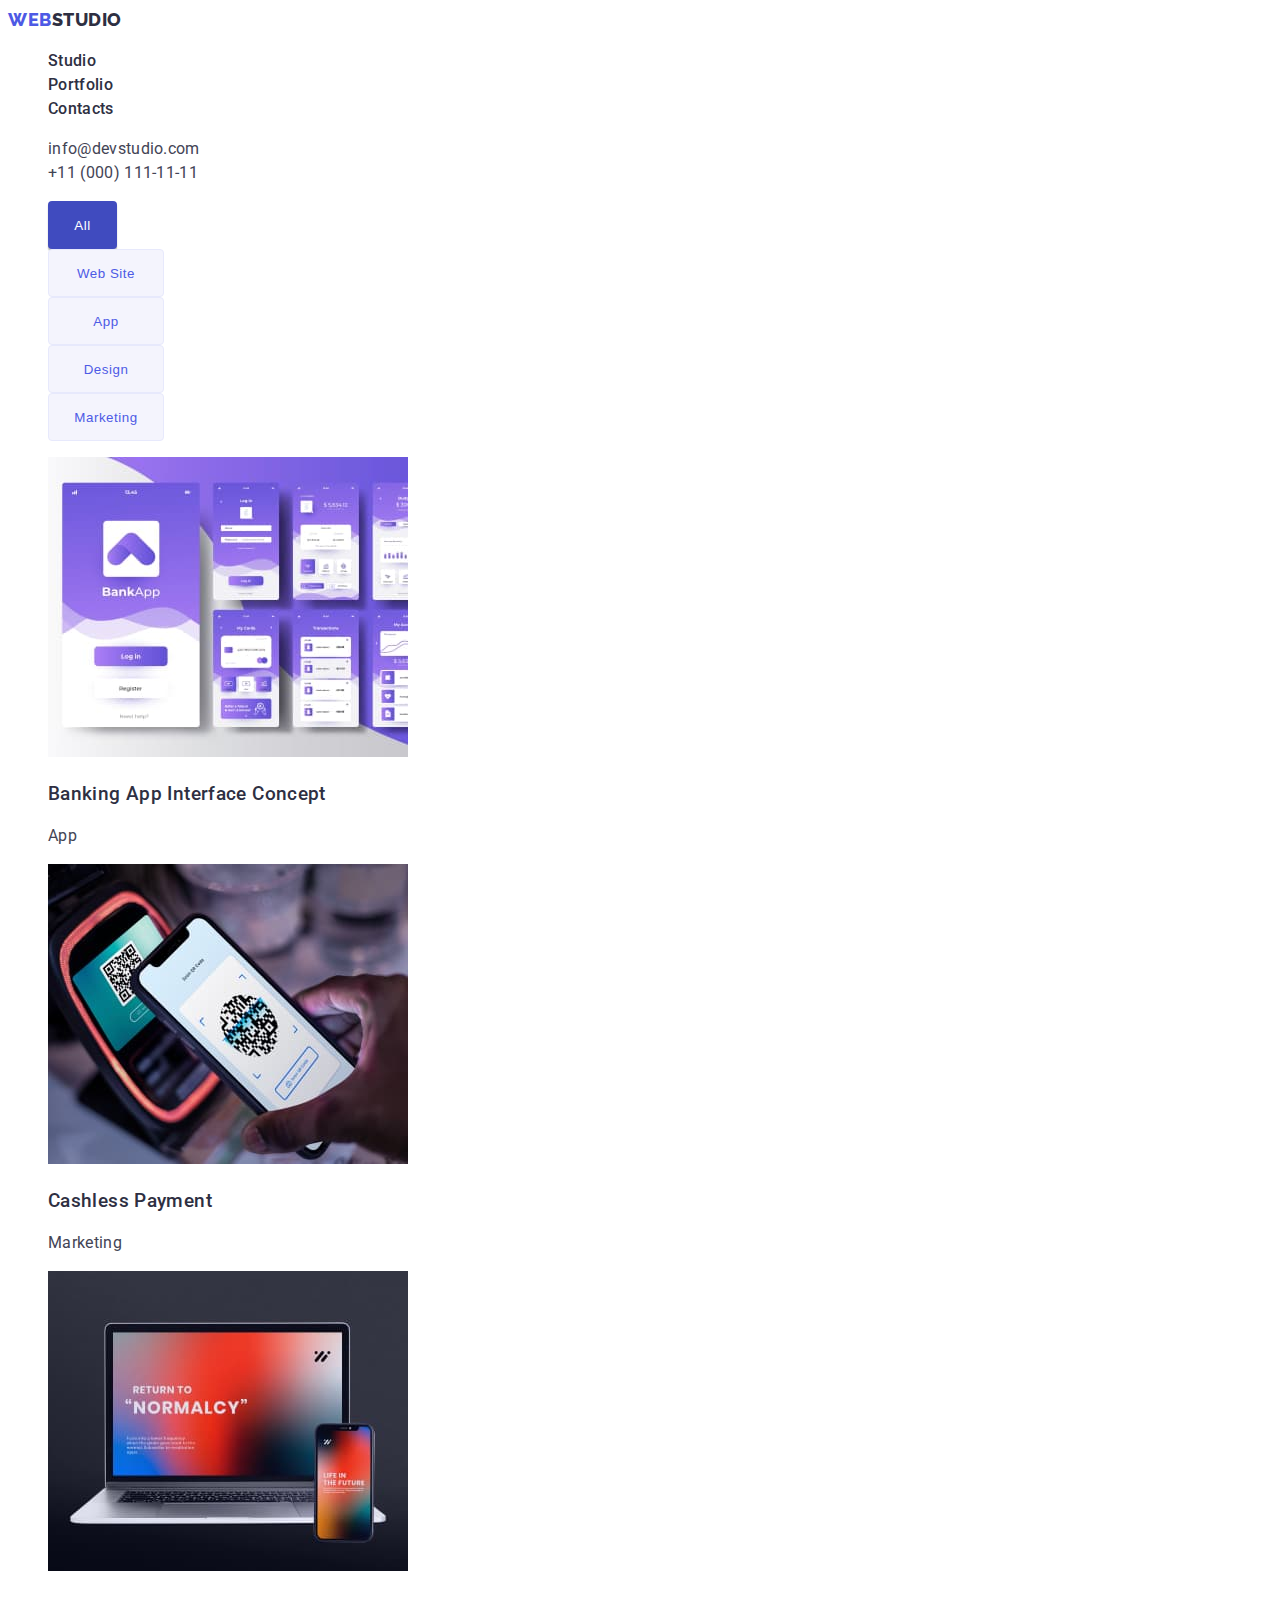
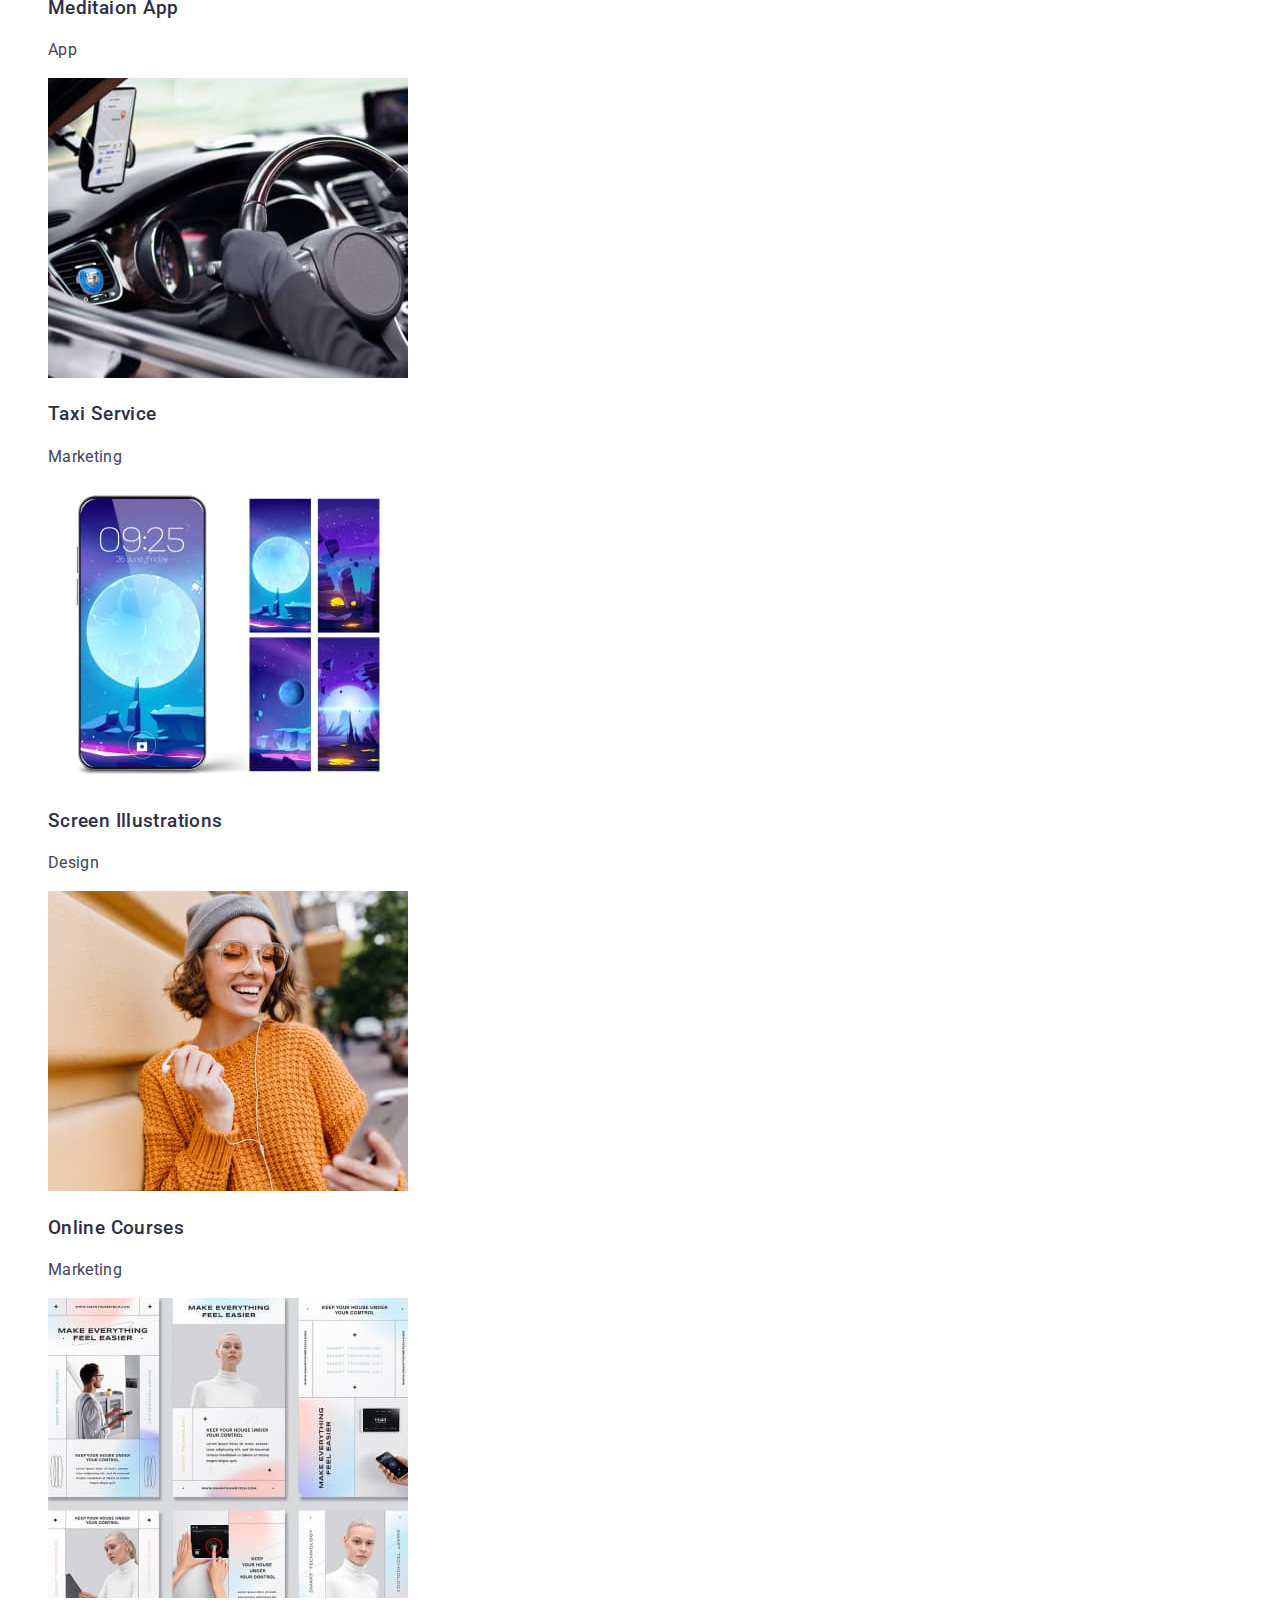
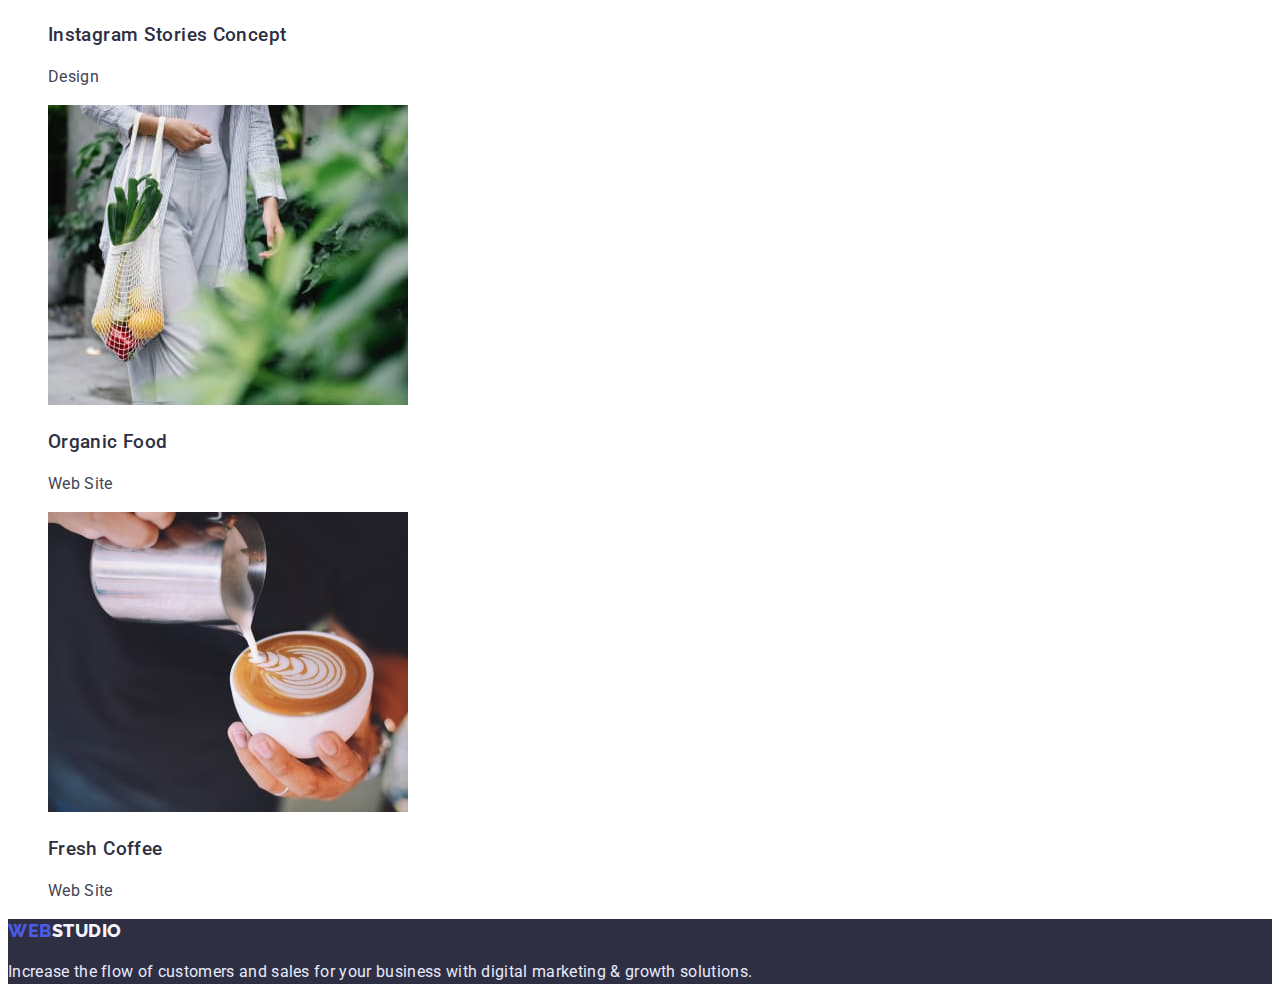
==== portfolio.html @ 827cc2ed "Initial commit" ====
<!DOCTYPE html>
<html lang="en">
  <head>
    <meta charset="UTF-8" />
    <meta http-equiv="X-UA-Compatible" content="IE=edge" />
    <meta name="viewport" content="width=device-width, initial-scale=1.0" />
    <title>Document</title>
    <link rel="stylesheet" href="./css/styles.css" />
    <link
      href="https://fonts.googleapis.com/css2?family=Raleway:wght@800&family=Roboto:wght@400;500;700;900&display=swap"
      rel="stylesheet"
    />
  </head>
  <body>
    <header>
      <nav>
        <a class="logo" href="./index.html">
          Web<span class="logo-second">Studio</span></a
        >
        <ul class="nav">
          <li class="nav-item">
            <a class="nav-link" href="./index.html">Studio</a>
          </li>
          <li class="nav-item">
            <a class="nav-link" href="./portfolio.html">Portfolio</a>
          </li>
          <li class="nav-item"><a class="nav-link" href="">Contacts</a></li>
        </ul>
      </nav>
      <address>
        <ul class="address">
          <li class="address-item">
            <a class="address-link" href="mailto:info@devstudio.com"
              >info@devstudio.com</a
            >
          </li>
          <li class="address-item">
            <a class="address-link" href="tel:+110001111111"
              >+11 (000) 111-11-11</a
            >
          </li>
        </ul>
      </address>
    </header>
    <main>
      <section class="projects">
        <h1 hidden>Portfolio</h1>
        <ul>
          <li class="portfolio-item">
            <button class="portfolio-button-active" type="button">All</button>
          </li>
          <li class="portfolio-item">
            <button class="Portfolio-button" type="button">Web Site</button>
          </li>
          <li class="portfolio-item">
            <button class="Portfolio-button" type="button">App</button>
          </li>
          <li class="portfolio-item">
            <button class="Portfolio-button" type="button">Design</button>
          </li>
          <li class="portfolio-item">
            <button class="Portfolio-button" type="button">Marketing</button>
          </li>
        </ul>
        <h2 hidden>projects</h2>
        <ul class="portfolio">
          <li class="portfolio-list">
            <img
              class="portfolio-images"
              src="./images/bankingapp.jpg"
              alt="dialog windows of the entire banking mobile application"
              width="360"
            />
            <h3 class="portfolio-text">Banking App Interface Concept</h3>
            <p class="portfolio-filters">App</p>
          </li>
          <li class="portfolio-list">
            <img
              class="portfolio-images"
              src="./images/qrscanner.jpg"
              alt="the phone reads the QR code from another phone"
              width="360"
            />
            <h3 class="portfolio-text">Cashless Payment</h3>
            <p class="portfolio-filters">Marketing</p>
          </li>
          <li class="portfolio-list">
            <img
              class="portfolio-images"
              src="./images/laptop.jpg"
              alt="laptop"
              width="360"
            />
            <h3 class="portfolio-text">Meditaion App</h3>
            <p class="portfolio-filters">App</p>
          </li>
          <li class="portfolio-list">
            <img
              class="portfolio-images"
              src="./images/taxi.jpg"
              alt="hand on the steering wheel of the car"
              width="360"
            />
            <h3 class="portfolio-text">Taxi Service</h3>
            <p class="portfolio-filters">Marketing</p>
          </li>
          <li class="portfolio-list">
            <img
              class="portfolio-images"
              src="./images/smart.jpg"
              alt="a planet is shown on the phone screen"
              width="360"
            />
            <h3 class="portfolio-text">Screen Illustrations</h3>
            <p class="portfolio-filters">Design</p>
          </li>
          <li class="portfolio-list">
            <img
              class="portfolio-images"
              src="./images/onlinecourses.jpg"
              alt="pretty girl in an orange sweater"
              width="360"
            />
            <h3 class="portfolio-text">Online Courses</h3>
            <p class="portfolio-filters">Marketing</p>
          </li>
          <li class="portfolio-list">
            <img
              class="portfolio-images"
              src="./images/manypeoples.jpg"
              alt="various screenshots from the mobile application"
              width="360"
            />
            <h3 class="portfolio-text">Instagram Stories Concept</h3>
            <p class="portfolio-filters">Design</p>
          </li>
          <li class="portfolio-list">
            <img
              class="portfolio-images"
              src="./images/organicfood.jpg"
              alt="eco bag with vegetables and fruit"
              width="360"
            />
            <h3 class="portfolio-text">Organic Food</h3>
            <p class="portfolio-filters">Web Site</p>
          </li>
          <li class="portfolio-list">
            <img
              class="portfolio-images"
              src="./images/coffe.jpg"
              alt="The barista adds milk to the coffee"
              width="360"
            />
            <h3 class="portfolio-text">Fresh Coffee</h3>
            <p class="portfolio-filters">Web Site</p>
          </li>
        </ul>
      </section>
    </main>
    <footer class="footer">
      <a class="logo" href="./index.html">
        Web<span class="logo-second-footer">Studio</span></a
      >
      <p class="promotion">
        Increase the flow of customers and sales for your business with digital
        marketing & growth solutions.
      </p>
    </footer>
  </body>
</html>
---- css/styles.css ----
:root {
  --primary-brand: #4d5ae5;
  --pressed-state: #404bbf;
  --dark: #2e2f42;
  --success: #31d0aa;
  --text: #434455;
  --subtle-text: #8e8f99;
  --accent: #e7e9fc;
  --light: #f4f4fd;
  --modal-overlay: #2e2f42;
  --hero-background: #2e2f42;
  --background-color: #ffffff;
}

body {
  font-family: "Roboto", sans-serif;
  font-size: 16px;
  line-height: 1.5;
  background-color: var(--background-color);
  color: var(--text);
}

.nav-link {
  font-weight: 500;
  letter-spacing: 0.02em;
  color: var(--dark);
  text-decoration: none;
}
.nav-item {
  list-style-type: none;
}
.nav-link:hover,
.nav-link:focus {
  color: var(--pressed-state);
}
.nav-link:active {
  color: var(--pressed-state);
}

.logo {
  font-family: "Raleway";
  font-style: normal;
  font-weight: 800;
  font-size: 18px;
  line-height: 1.3;
  letter-spacing: 0.03em;
  text-transform: uppercase;
  text-decoration: none;
  color: var(--primary-brand);
}

.logo-second {
  color: var(--dark);
}
.address {
  font-style: normal;
}
.address-item {
  list-style-type: none;
}
.address-link {
  line-height: 1.5;
  letter-spacing: 0.02em;
  color: var(--text);
  text-decoration: none;
}

.address-link:hover,
.address-link:focus,
.address-link:active {
  color: var(--pressed-state);
}

/* Основний контент */
/* секція 1 */
.hero {
  background-color: var(--dark);
}
.hero-header {
  font-size: 56px;
  line-height: 1.1;
  text-align: center;
  letter-spacing: 0.02em;
  color: var(--background-color);
}
.hero-button {
  width: 169px;
  height: 56px;
  background: var(--primary-brand);
  color: var(--background-color);
  box-shadow: 0px 4px 4px rgba(0, 0, 0, 0.15);
  border-radius: 4px;
  border: none;
  font-style: normal;
  letter-spacing: 0.04em;
  text-decoration: none;
  cursor: pointer;
}
.hero-button:hover,
.hero-button:focus {
  background: var(--pressed-state);
}

/* секція 2 */

.description-title {
  font-weight: 500;
  font-size: 20px;
  line-height: 1.2;
  letter-spacing: 0.02em;
  color: var(--dark);
}
.description-list {
  list-style-type: none;
}

.description-text {
  letter-spacing: 0.02em;
}
/* секція 3 */
.section-title {
  font-size: 36px;
  line-height: 1.1;
  text-align: center;
  letter-spacing: 0.02em;
  text-transform: capitalize;
  color: var(--dark);
}
.title-info-item {
  list-style-type: none;
}
/* секція 4 */

.title-workers-item {
  list-style-type: none;
}
.list-workers {
  font-weight: 500;
  font-size: 20px;
  text-align: center;
  letter-spacing: 0.02em;
  color: var(--dark);
}
.profession {
  text-align: center;
  letter-spacing: 0.02em;
}
/* футер */
.logo-second-footer {
  color: var(--light);
}
.promotion {
  letter-spacing: 0.02em;
  color: var(--accent);
}
.footer {
  background-color: var(--dark);
}
/* Портфоліо */
/* секція 1 */
.portfolio-item {
  list-style-type: none;
}
.portfolio-button-active {
  width: 69px;
  height: 48px;
  background: var(--pressed-state);
  box-shadow: 0px 3px 1px rgba(0, 0, 0, 0.1), 0px 2px 1px rgba(0, 0, 0, 0.08),
    0px 2px 2px rgba(0, 0, 0, 0.12);
  border-radius: 4px;
  border: none;
  color: var(--background-color);
  font-style: normal;
  letter-spacing: 0.04em;
  text-decoration: none;
  cursor: pointer;
}
.portfolio-button-active:hover,
.portfolio-button-active:focus {
  background: var(--primary-brand);
}
.Portfolio-button {
  width: 116px;
  height: 48px;
  background: var(--light);
  border: 1px solid var(--accent);
  border-radius: 4px;
  color: var(--primary-brand);
  border-radius: 4px;
  letter-spacing: 0.04em;
  text-decoration: none;
  cursor: pointer;
}
.Portfolio-button:hover,
.Portfolio-button:focus {
  background: var(--pressed-state);
  color: var(--background-color);
}

.portfolio-list {
  list-style-type: none;
}
.portfolio-text {
  font-weight: 500;
  line-height: 1.2;
  letter-spacing: 0.02em;
  color: var(--dark);
}
.portfolio-filters {
  letter-spacing: 0.02em;
}
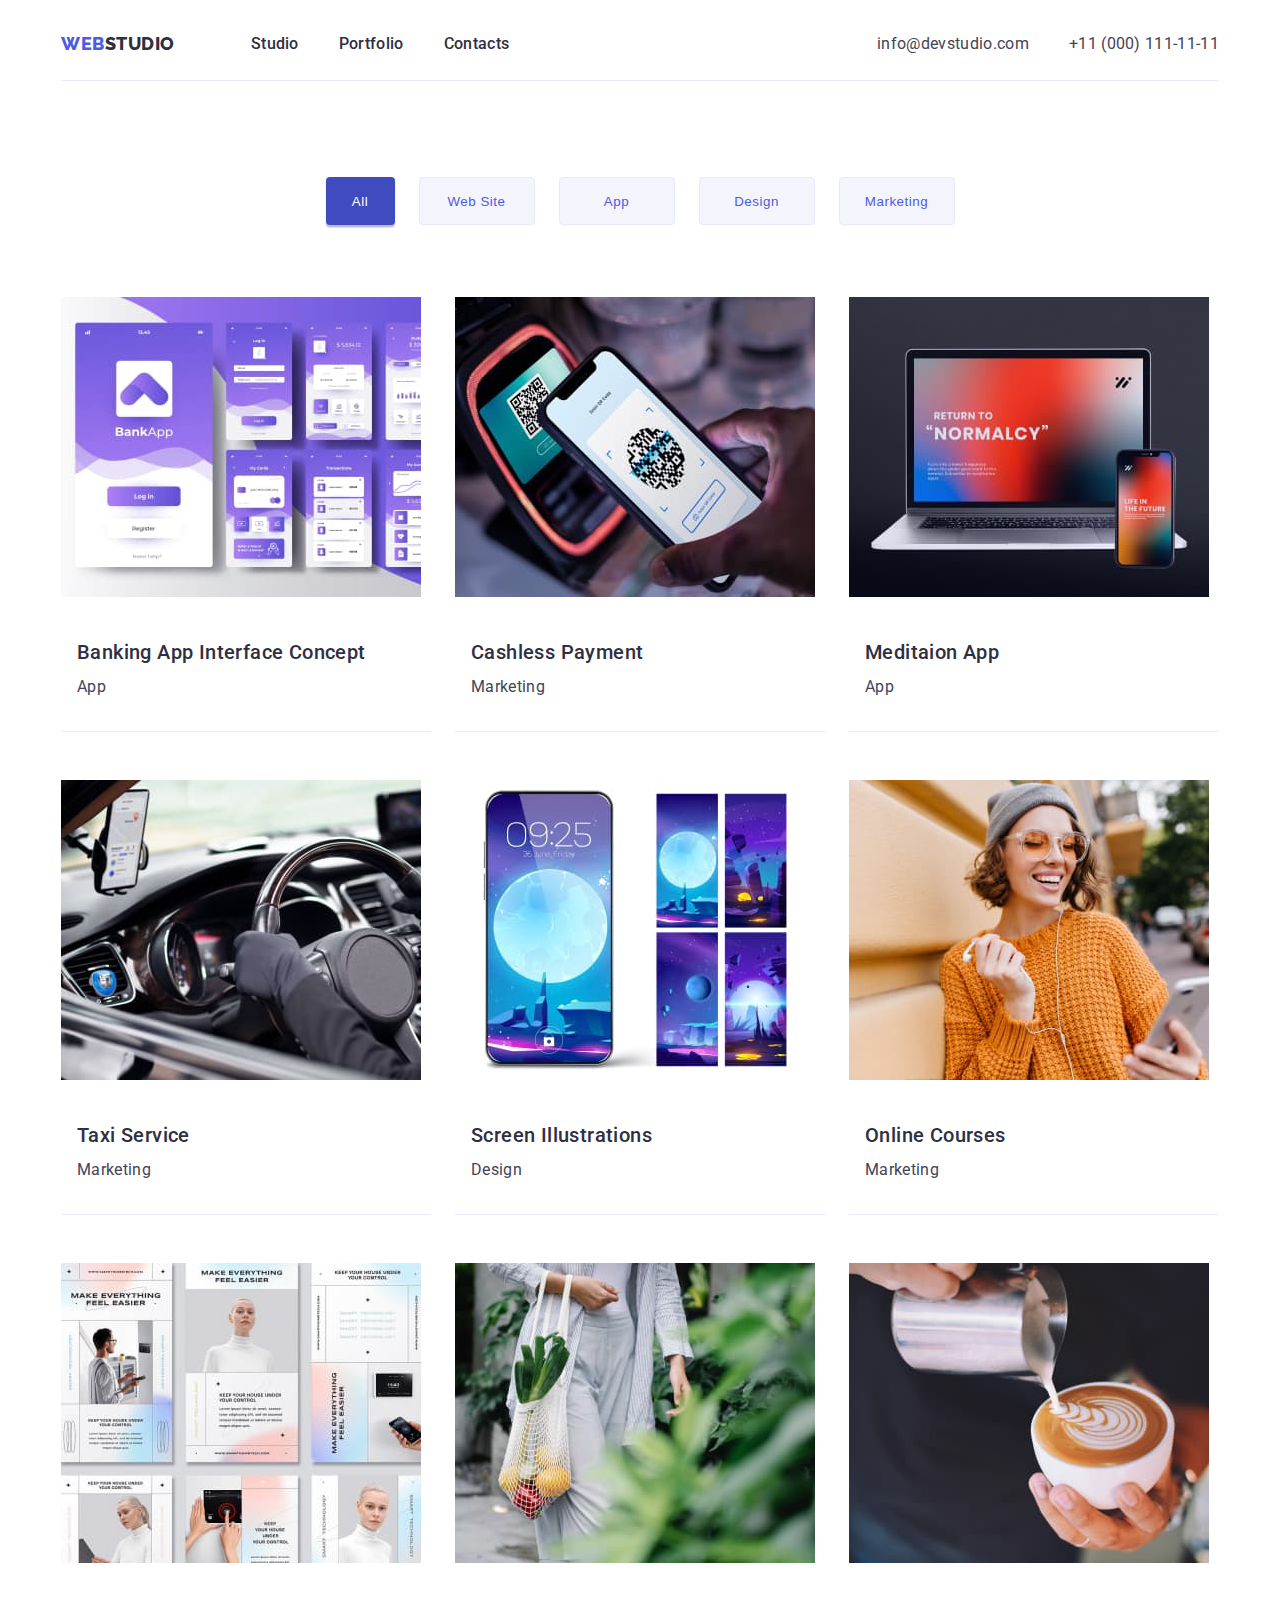
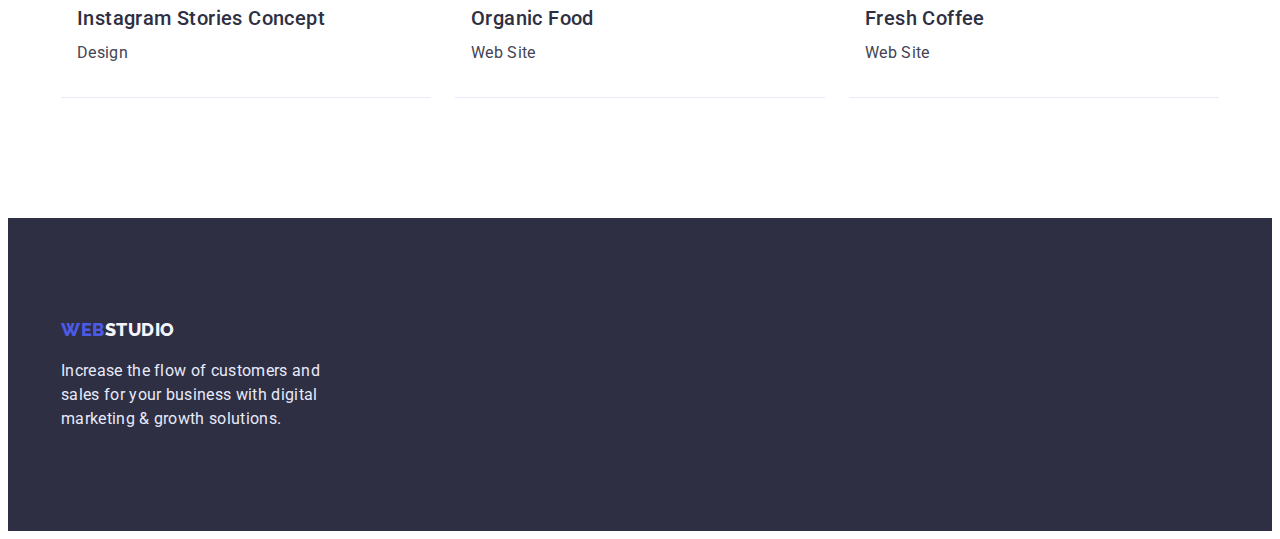
==== commit 2b30050d: "hm3" ====
--- a/portfolio.html
+++ b/portfolio.html
@@ -5,6 +5,14 @@
     <meta http-equiv="X-UA-Compatible" content="IE=edge" />
     <meta name="viewport" content="width=device-width, initial-scale=1.0" />
     <title>Document</title>
+
+    <link
+      rel="stylesheet"
+      href="https://cdnjs.cloudflare.com/ajax/libs/modern-normalize/1.1.0/modern-normalize.min.css"
+      integrity="sha512-wpPYUAdjBVSE4KJnH1VR1HeZfpl1ub8YT/NKx4PuQ5NmX2tKuGu6U/JRp5y+Y8XG2tV+wKQpNHVUX03MfMFn9Q=="
+      crossorigin="anonymous"
+      referrerpolicy="no-referrer"
+    />
     <link rel="stylesheet" href="./css/styles.css" />
     <link
       href="https://fonts.googleapis.com/css2?family=Raleway:wght@800&family=Roboto:wght@400;500;700;900&display=swap"
@@ -13,158 +21,196 @@
   </head>
   <body>
     <header>
-      <nav>
-        <a class="logo" href="./index.html">
-          Web<span class="logo-second">Studio</span></a
-        >
-        <ul class="nav">
-          <li class="nav-item">
-            <a class="nav-link" href="./index.html">Studio</a>
-          </li>
-          <li class="nav-item">
-            <a class="nav-link" href="./portfolio.html">Portfolio</a>
-          </li>
-          <li class="nav-item"><a class="nav-link" href="">Contacts</a></li>
-        </ul>
-      </nav>
-      <address>
-        <ul class="address">
-          <li class="address-item">
-            <a class="address-link" href="mailto:info@devstudio.com"
-              >info@devstudio.com</a
+      <div class="container">
+        <div class="header-container">
+          <nav class="header-nav">
+            <a class="logo link" href="./index.html">
+              Web<span class="logo-second">Studio</span></a
             >
-          </li>
-          <li class="address-item">
-            <a class="address-link" href="tel:+110001111111"
-              >+11 (000) 111-11-11</a
-            >
-          </li>
-        </ul>
-      </address>
+            <ul class="header-list">
+              <li class="header-nav-item">
+                <a class="header-nav-link link" href="./index.html">Studio</a>
+              </li>
+              <li class="header-nav-item">
+                <a class="header-nav-link link" href="./portfolio.html"
+                  >Portfolio</a
+                >
+              </li>
+              <li class="header-nav-item">
+                <a class="header-nav-link link" href="">Contacts</a>
+              </li>
+            </ul>
+          </nav>
+          <address class="header-address">
+            <ul class="header-address-list">
+              <li class="header-address-item">
+                <a
+                  class="header-address-link link"
+                  href="mailto:info@devstudio.com"
+                  >info@devstudio.com</a
+                >
+              </li>
+              <li class="header-address-item">
+                <a class="header-address-link link" href="tel:+110001111111"
+                  >+11 (000) 111-11-11</a
+                >
+              </li>
+            </ul>
+          </address>
+        </div>
+      </div>
     </header>
     <main>
-      <section class="projects">
-        <h1 hidden>Portfolio</h1>
-        <ul>
-          <li class="portfolio-item">
-            <button class="portfolio-button-active" type="button">All</button>
-          </li>
-          <li class="portfolio-item">
-            <button class="Portfolio-button" type="button">Web Site</button>
-          </li>
-          <li class="portfolio-item">
-            <button class="Portfolio-button" type="button">App</button>
-          </li>
-          <li class="portfolio-item">
-            <button class="Portfolio-button" type="button">Design</button>
-          </li>
-          <li class="portfolio-item">
-            <button class="Portfolio-button" type="button">Marketing</button>
-          </li>
-        </ul>
-        <h2 hidden>projects</h2>
-        <ul class="portfolio">
-          <li class="portfolio-list">
-            <img
-              class="portfolio-images"
-              src="./images/bankingapp.jpg"
-              alt="dialog windows of the entire banking mobile application"
-              width="360"
-            />
-            <h3 class="portfolio-text">Banking App Interface Concept</h3>
-            <p class="portfolio-filters">App</p>
-          </li>
-          <li class="portfolio-list">
-            <img
-              class="portfolio-images"
-              src="./images/qrscanner.jpg"
-              alt="the phone reads the QR code from another phone"
-              width="360"
-            />
-            <h3 class="portfolio-text">Cashless Payment</h3>
-            <p class="portfolio-filters">Marketing</p>
-          </li>
-          <li class="portfolio-list">
-            <img
-              class="portfolio-images"
-              src="./images/laptop.jpg"
-              alt="laptop"
-              width="360"
-            />
-            <h3 class="portfolio-text">Meditaion App</h3>
-            <p class="portfolio-filters">App</p>
-          </li>
-          <li class="portfolio-list">
-            <img
-              class="portfolio-images"
-              src="./images/taxi.jpg"
-              alt="hand on the steering wheel of the car"
-              width="360"
-            />
-            <h3 class="portfolio-text">Taxi Service</h3>
-            <p class="portfolio-filters">Marketing</p>
-          </li>
-          <li class="portfolio-list">
-            <img
-              class="portfolio-images"
-              src="./images/smart.jpg"
-              alt="a planet is shown on the phone screen"
-              width="360"
-            />
-            <h3 class="portfolio-text">Screen Illustrations</h3>
-            <p class="portfolio-filters">Design</p>
-          </li>
-          <li class="portfolio-list">
-            <img
-              class="portfolio-images"
-              src="./images/onlinecourses.jpg"
-              alt="pretty girl in an orange sweater"
-              width="360"
-            />
-            <h3 class="portfolio-text">Online Courses</h3>
-            <p class="portfolio-filters">Marketing</p>
-          </li>
-          <li class="portfolio-list">
-            <img
-              class="portfolio-images"
-              src="./images/manypeoples.jpg"
-              alt="various screenshots from the mobile application"
-              width="360"
-            />
-            <h3 class="portfolio-text">Instagram Stories Concept</h3>
-            <p class="portfolio-filters">Design</p>
-          </li>
-          <li class="portfolio-list">
-            <img
-              class="portfolio-images"
-              src="./images/organicfood.jpg"
-              alt="eco bag with vegetables and fruit"
-              width="360"
-            />
-            <h3 class="portfolio-text">Organic Food</h3>
-            <p class="portfolio-filters">Web Site</p>
-          </li>
-          <li class="portfolio-list">
-            <img
-              class="portfolio-images"
-              src="./images/coffe.jpg"
-              alt="The barista adds milk to the coffee"
-              width="360"
-            />
-            <h3 class="portfolio-text">Fresh Coffee</h3>
-            <p class="portfolio-filters">Web Site</p>
-          </li>
-        </ul>
+      <section class="section">
+        <div class="container">
+          <h1 hidden>Portfolio</h1>
+          <ul class="buttons">
+            <li class="portfolio-item">
+              <button class="portfolio-button-active" type="button">All</button>
+            </li>
+            <li class="portfolio-item">
+              <button class="Portfolio-button" type="button">Web Site</button>
+            </li>
+            <li class="portfolio-item">
+              <button class="Portfolio-button" type="button">App</button>
+            </li>
+            <li class="portfolio-item">
+              <button class="Portfolio-button" type="button">Design</button>
+            </li>
+            <li class="portfolio-item">
+              <button class="Portfolio-button" type="button">Marketing</button>
+            </li>
+          </ul>
+          <h2 hidden>projects</h2>
+          <ul>
+            <div class="portfolio">
+              <li class="portfolio-list">
+                <img
+                  class="portfolio-images"
+                  src="./images/bankingapp.jpg"
+                  alt="dialog windows of the entire banking mobile application"
+                  width="360"
+                />
+                <div class="portfolio-text">
+                  <h3 class="caption-portfolio">Banking App Interface Concept</h3>
+                  <p class="caption-portfolio-title">App</p>
+                </div>
+              </li>
+              <li class="portfolio-list">
+                <img
+                  class="portfolio-images"
+                  src="./images/qrscanner.jpg"
+                  alt="the phone reads the QR code from another phone"
+                  width="360"
+                  height="300"
+                />
+                <div class="portfolio-text">
+                  <h3 class="caption-portfolio">Cashless Payment</h3>
+                  <p class="caption-portfolio-title">Marketing</p>
+                </div>
+              </li>
+              <li class="portfolio-list">
+                <img
+                  class="portfolio-images"
+                  src="./images/laptop.jpg"
+                  alt="laptop"
+                  width="360"
+                />
+                <div class="portfolio-text">
+                  <h3 class="caption-portfolio">Meditaion App</h3>
+                  <p class="caption-portfolio-title">App</p>
+                </div>
+              </li>
+              <li class="portfolio-list">
+                <img
+                  class="portfolio-images"
+                  src="./images/taxi.jpg"
+                  alt="hand on the steering wheel of the car"
+                  width="360"
+                />
+                <div class="portfolio-text">
+                  <h3 class="caption-portfolio">Taxi Service</h3>
+                  <p class="caption-portfolio-title">Marketing</p>
+                </div>
+              </li>
+              <li class="portfolio-list">
+                <img
+                  class="portfolio-images"
+                  src="./images/smart.jpg"
+                  alt="a planet is shown on the phone screen"
+                  width="360"
+                />
+                <div class="portfolio-text">
+                  <h3 class="caption-portfolio">Screen Illustrations</h3>
+                  <p class="caption-portfolio-title">Design</p>
+                </div>
+              </li>
+              <li class="portfolio-list">
+                <img
+                  class="portfolio-images"
+                  src="./images/onlinecourses.jpg"
+                  alt="pretty girl in an orange sweater"
+                  width="360"
+                />
+                <div class="portfolio-text">
+                  <h3 class="caption-portfolio">Online Courses</h3>
+                  <p class="caption-portfolio-title">Marketing</p>
+                </div>
+              </li>
+              <li class="portfolio-list">
+                <img
+                  class="portfolio-images"
+                  src="./images/manypeoples.jpg"
+                  alt="various screenshots from the mobile application"
+                  width="360"
+                />
+                <div class="portfolio-text">
+                  <h3 class="caption-portfolio">Instagram Stories Concept</h3>
+                  <p class="caption-portfolio-title">Design</p>
+                </div>
+              </li>
+              <li class="portfolio-list">
+                <img
+                  class="portfolio-images"
+                  src="./images/organicfood.jpg"
+                  alt="eco bag with vegetables and fruit"
+                  width="360"
+                />
+                <div class="portfolio-text">
+                  <h3 class="caption-portfolio">Organic Food</h3>
+                  <p class="caption-portfolio-title">Web Site</p>
+                </div>
+              </li>
+              <li class="portfolio-list">
+                <img
+                  class="portfolio-images"
+                  src="./images/coffe.jpg"
+                  alt="The barista adds milk to the coffee"
+                  width="360"
+                />
+                <div class="portfolio-text">
+                  <h3 class="caption-portfolio">Fresh Coffee</h3>
+                  <p class="caption-portfolio-title">Web Site</p>
+                </div>
+              </li>
+            </div>
+          </ul>
+        </div>
       </section>
     </main>
+
     <footer class="footer">
-      <a class="logo" href="./index.html">
-        Web<span class="logo-second-footer">Studio</span></a
-      >
-      <p class="promotion">
-        Increase the flow of customers and sales for your business with digital
-        marketing & growth solutions.
-      </p>
+      <div class="container">
+        <div class="footer-container">
+          <a class="logo link logo-footer" href="./index.html">
+            Web<span class="logo-second-footer">Studio</span></a
+          >
+          <p class="promotion">
+            Increase the flow of customers and sales for your business with
+            digital marketing & growth solutions.
+          </p>
+        </div>
+      </div>
     </footer>
   </body>
 </html>
--- a/css/styles.css
+++ b/css/styles.css
@@ -20,22 +20,36 @@
   color: var(--text);
 }
 
-.nav-link {
-  font-weight: 500;
-  letter-spacing: 0.02em;
-  color: var(--dark);
+p,
+h1,
+h2,
+h3,
+h4,
+h5,
+h6 {
+  margin: 0;
+}
+
+.container {
+  width: 100%;
+  max-width: 1158px;
+  margin: 0 auto;
+  padding: 0 15px;
+}
+
+.section {
+  padding-bottom: 120px;
+}
+ul {
+  margin: 0;
+  padding: 0;
+}
+
+.link {
   text-decoration: none;
-}
-.nav-item {
-  list-style-type: none;
-}
-.nav-link:hover,
-.nav-link:focus {
-  color: var(--pressed-state);
-}
-.nav-link:active {
-  color: var(--pressed-state);
-}
+  font-style: normal;
+}
+/* header */
 
 .logo {
   font-family: "Raleway";
@@ -45,43 +59,101 @@
   line-height: 1.3;
   letter-spacing: 0.03em;
   text-transform: uppercase;
-  text-decoration: none;
   color: var(--primary-brand);
 }
 
 .logo-second {
   color: var(--dark);
 }
-.address {
-  font-style: normal;
-}
-.address-item {
-  list-style-type: none;
-}
-.address-link {
+.header-container {
+  display: flex;
+  align-items: center;
+  border-bottom-width: 1px;
+  border-bottom-style: solid;
+  border-bottom-color: var(--accent);
+}
+.header-nav {
+  display: flex;
+  align-items: center;
+  flex-grow: 1;
+  gap: 76px;
+}
+
+.header-list {
+  display: flex;
+  gap: 40px;
+  padding: 24px 0;
+}
+.header-nav-item {
+  list-style-type: none;
+}
+
+.header-nav-link {
+  font-weight: 500;
+  letter-spacing: 0.02em;
+  color: var(--dark);
+}
+
+.header-nav-link:hover,
+.header-nav-link:focus {
+  color: var(--pressed-state);
+}
+.header-nav-link:active {
+  color: var(--pressed-state);
+}
+
+.header-address {
+  display: flex;
+  align-items: center;
+  flex-grow: 1;
+  justify-content: flex-end;
+}
+.header-address-list {
+  display: flex;
+  gap: 40px;
+}
+
+.header-address-item {
+  list-style-type: none;
+}
+.header-address-link {
   line-height: 1.5;
   letter-spacing: 0.02em;
   color: var(--text);
-  text-decoration: none;
-}
-
-.address-link:hover,
-.address-link:focus,
-.address-link:active {
+}
+
+.header-address-link:hover,
+.header-address-link:focus,
+.header-address-link:active {
   color: var(--pressed-state);
 }
 
-/* Основний контент */
+/* main */
 /* секція 1 */
+.main-hero {
+  display: flex;
+  align-items: center;
+  flex-direction: column;
+}
 .hero {
   background-color: var(--dark);
-}
-.hero-header {
+  padding-top: 188px;
+  padding-bottom: 188px;
+  text-align: center;
+}
+.hero-text {
   font-size: 56px;
   line-height: 1.1;
-  text-align: center;
+
   letter-spacing: 0.02em;
   color: var(--background-color);
+  margin-bottom: 48px;
+
+  width: 496px;
+  height: 120px;
+  left: 472px;
+  top: 260px;
+  
 }
 .hero-button {
   width: 169px;
@@ -93,7 +165,6 @@
   border: none;
   font-style: normal;
   letter-spacing: 0.04em;
-  text-decoration: none;
   cursor: pointer;
 }
 .hero-button:hover,
@@ -102,6 +173,13 @@
 }
 
 /* секція 2 */
+.advanteges {
+  padding-top: 120px;
+}
+.description-box {
+  display: flex;
+  gap: 24px;
+}
 
 .description-title {
   font-weight: 500;
@@ -109,15 +187,25 @@
   line-height: 1.2;
   letter-spacing: 0.02em;
   color: var(--dark);
+  padding-bottom: 8px;
+  margin-block-end: 0;
 }
 .description-list {
   list-style-type: none;
 }
 
 .description-text {
+  margin: 0;
   letter-spacing: 0.02em;
 }
 /* секція 3 */
+.section-title-box {
+  display: flex;
+  gap: 24px;
+}
+.container-workers {
+  background-color: #f4f4fd;
+}
 .section-title {
   font-size: 36px;
   line-height: 1.1;
@@ -125,42 +213,85 @@
   letter-spacing: 0.02em;
   text-transform: capitalize;
   color: var(--dark);
+  padding-bottom: 72px;
 }
 .title-info-item {
   list-style-type: none;
 }
 /* секція 4 */
-
+.section-title-workers {
+  display: flex;
+  gap: 24px;
+}
+.section-workers {
+  padding-top: 120px;
+  background-color: #f4f4fd;
+}
+
+.workers-text {
+  padding-top: 32px;
+  padding-bottom: 32px;
+}
 .title-workers-item {
-  list-style-type: none;
-}
-.list-workers {
+  flex-basis: calc((100% - 48px) / 4);
+  box-shadow: 0px 1px 6px rgba(46, 47, 66, 0.08),
+    0px 1px 1px rgba(46, 47, 66, 0.16), 0px 2px 1px rgba(46, 47, 66, 0.08);
+  border-radius: 0px 0px 4px 4px;
+
+  background-color: var(--background-color);
+  text-align: center;
+  list-style-type: none;
+}
+.caption {
   font-weight: 500;
   font-size: 20px;
   text-align: center;
   letter-spacing: 0.02em;
   color: var(--dark);
-}
-.profession {
+  margin-bottom: 8px;
+}
+.caption-title {
   text-align: center;
   letter-spacing: 0.02em;
 }
 /* футер */
+
+.footer {
+  padding-top: 100px;
+  padding-bottom: 100px;
+  background-color: var(--dark);
+}
+.footer-container {
+  max-width: 264px;
+}
+
 .logo-second-footer {
   color: var(--light);
 }
 .promotion {
   letter-spacing: 0.02em;
   color: var(--accent);
-}
-.footer {
-  background-color: var(--dark);
-}
+
+  margin-top: 16px;
+}
+
+.logo-footer {
+  margin-bottom: 16px;
+}
+
 /* Портфоліо */
 /* секція 1 */
 .portfolio-item {
   list-style-type: none;
 }
+.buttons {
+  display: flex;
+  gap: 24px;
+  justify-content: center;
+  padding-top: 96px;
+  padding-bottom: 72px;
+}
+
 .portfolio-button-active {
   width: 69px;
   height: 48px;
@@ -197,15 +328,36 @@
   color: var(--background-color);
 }
 
+.portfolio {
+  display: flex;
+  column-gap: 24px;
+  row-gap: 48px;
+  flex-wrap: wrap;
+}
 .portfolio-list {
   list-style-type: none;
-}
+  border-bottom-width: 1px;
+  border-bottom-style: solid;
+  border-bottom-color: var(--accent);
+  flex-basis: calc((100% - 48px) / 3);
+}
+
 .portfolio-text {
+  padding-left: 16px;
+  padding-top: 32px;
+  padding-bottom: 32px;
+  border-top: 1px solid transparent;
+}
+.caption-portfolio {
   font-weight: 500;
-  line-height: 1.2;
-  letter-spacing: 0.02em;
-  color: var(--dark);
-}
-.portfolio-filters {
-  letter-spacing: 0.02em;
-}
+  font-size: 20px;
+  text-align: left;
+  letter-spacing: 0.02em;
+  color: var(--dark);
+  margin-bottom: 8px;
+}
+
+.caption-portfolio-title {
+  text-align: left;
+  letter-spacing: 0.02em;
+}
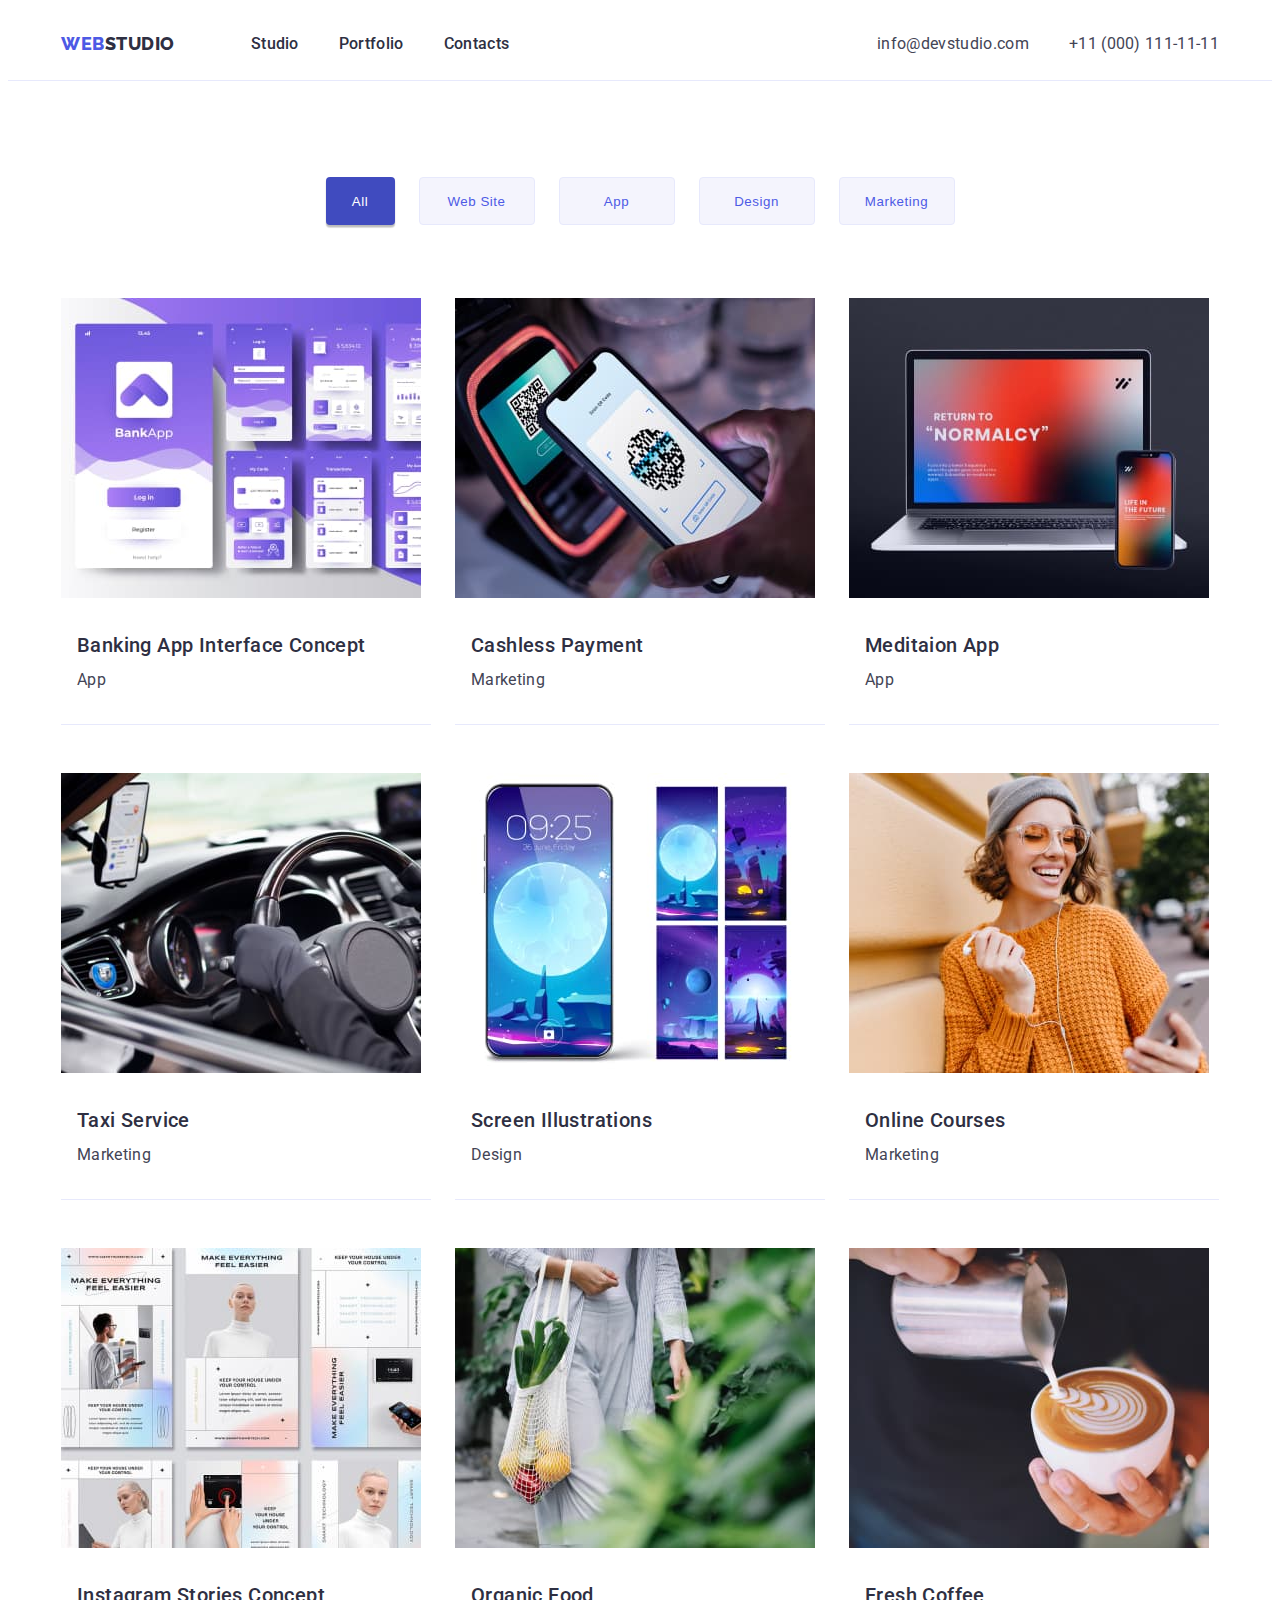
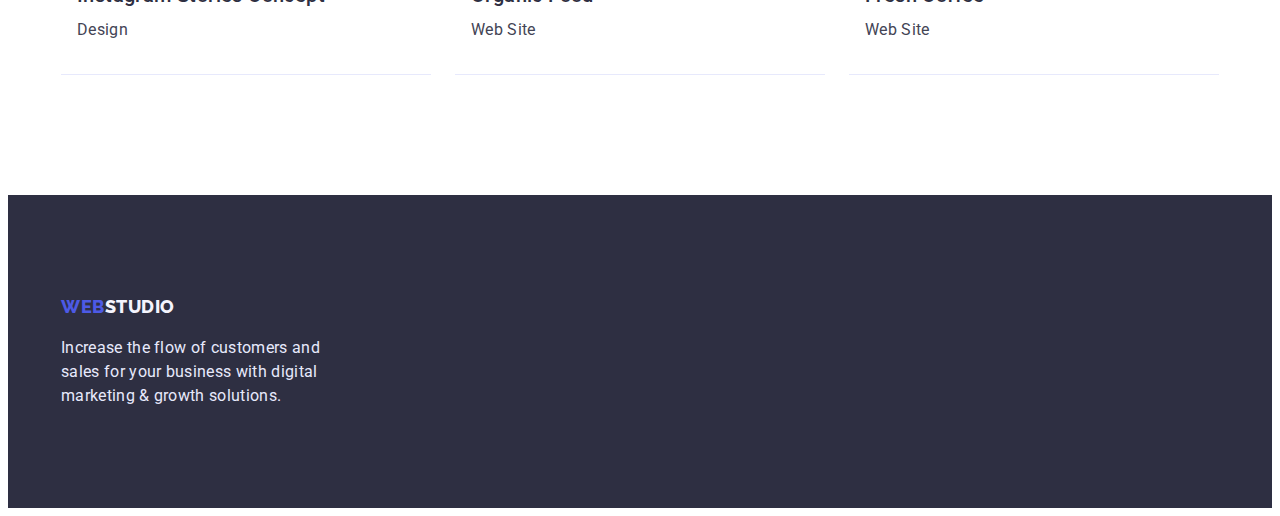
==== commit fc2a6e98: "work on mistakes hm3" ====
--- a/portfolio.html
+++ b/portfolio.html
@@ -20,48 +20,46 @@
     />
   </head>
   <body>
-    <header>
-      <div class="container">
-        <div class="header-container">
-          <nav class="header-nav">
-            <a class="logo link" href="./index.html">
-              Web<span class="logo-second">Studio</span></a
-            >
-            <ul class="header-list">
-              <li class="header-nav-item">
-                <a class="header-nav-link link" href="./index.html">Studio</a>
-              </li>
-              <li class="header-nav-item">
-                <a class="header-nav-link link" href="./portfolio.html"
-                  >Portfolio</a
-                >
-              </li>
-              <li class="header-nav-item">
-                <a class="header-nav-link link" href="">Contacts</a>
-              </li>
-            </ul>
-          </nav>
-          <address class="header-address">
-            <ul class="header-address-list">
-              <li class="header-address-item">
-                <a
-                  class="header-address-link link"
-                  href="mailto:info@devstudio.com"
-                  >info@devstudio.com</a
-                >
-              </li>
-              <li class="header-address-item">
-                <a class="header-address-link link" href="tel:+110001111111"
-                  >+11 (000) 111-11-11</a
-                >
-              </li>
-            </ul>
-          </address>
-        </div>
+    <header class="header">
+      <div class="container header-container">
+        <nav class="header-nav">
+          <a class="logo link" href="./index.html">
+            Web<span class="logo-second">Studio</span></a
+          >
+          <ul class="header-list">
+            <li class="header-nav-item">
+              <a class="header-nav-link link" href="./index.html">Studio</a>
+            </li>
+            <li class="header-nav-item">
+              <a class="header-nav-link link" href="./portfolio.html"
+                >Portfolio</a
+              >
+            </li>
+            <li class="header-nav-item">
+              <a class="header-nav-link link" href="">Contacts</a>
+            </li>
+          </ul>
+        </nav>
+        <address class="header-address">
+          <ul class="header-address-list">
+            <li class="header-address-item">
+              <a
+                class="header-address-link link"
+                href="mailto:info@devstudio.com"
+                >info@devstudio.com</a
+              >
+            </li>
+            <li class="header-address-item">
+              <a class="header-address-link link" href="tel:+110001111111"
+                >+11 (000) 111-11-11</a
+              >
+            </li>
+          </ul>
+        </address>
       </div>
     </header>
     <main>
-      <section class="section">
+      <section class="section portfolio-section">
         <div class="container">
           <h1 hidden>Portfolio</h1>
           <ul class="buttons">
@@ -82,118 +80,116 @@
             </li>
           </ul>
           <h2 hidden>projects</h2>
-          <ul>
-            <div class="portfolio">
-              <li class="portfolio-list">
-                <img
-                  class="portfolio-images"
-                  src="./images/bankingapp.jpg"
-                  alt="dialog windows of the entire banking mobile application"
-                  width="360"
-                />
-                <div class="portfolio-text">
-                  <h3 class="caption-portfolio">Banking App Interface Concept</h3>
-                  <p class="caption-portfolio-title">App</p>
-                </div>
-              </li>
-              <li class="portfolio-list">
-                <img
-                  class="portfolio-images"
-                  src="./images/qrscanner.jpg"
-                  alt="the phone reads the QR code from another phone"
-                  width="360"
-                  height="300"
-                />
-                <div class="portfolio-text">
-                  <h3 class="caption-portfolio">Cashless Payment</h3>
-                  <p class="caption-portfolio-title">Marketing</p>
-                </div>
-              </li>
-              <li class="portfolio-list">
-                <img
-                  class="portfolio-images"
-                  src="./images/laptop.jpg"
-                  alt="laptop"
-                  width="360"
-                />
-                <div class="portfolio-text">
-                  <h3 class="caption-portfolio">Meditaion App</h3>
-                  <p class="caption-portfolio-title">App</p>
-                </div>
-              </li>
-              <li class="portfolio-list">
-                <img
-                  class="portfolio-images"
-                  src="./images/taxi.jpg"
-                  alt="hand on the steering wheel of the car"
-                  width="360"
-                />
-                <div class="portfolio-text">
-                  <h3 class="caption-portfolio">Taxi Service</h3>
-                  <p class="caption-portfolio-title">Marketing</p>
-                </div>
-              </li>
-              <li class="portfolio-list">
-                <img
-                  class="portfolio-images"
-                  src="./images/smart.jpg"
-                  alt="a planet is shown on the phone screen"
-                  width="360"
-                />
-                <div class="portfolio-text">
-                  <h3 class="caption-portfolio">Screen Illustrations</h3>
-                  <p class="caption-portfolio-title">Design</p>
-                </div>
-              </li>
-              <li class="portfolio-list">
-                <img
-                  class="portfolio-images"
-                  src="./images/onlinecourses.jpg"
-                  alt="pretty girl in an orange sweater"
-                  width="360"
-                />
-                <div class="portfolio-text">
-                  <h3 class="caption-portfolio">Online Courses</h3>
-                  <p class="caption-portfolio-title">Marketing</p>
-                </div>
-              </li>
-              <li class="portfolio-list">
-                <img
-                  class="portfolio-images"
-                  src="./images/manypeoples.jpg"
-                  alt="various screenshots from the mobile application"
-                  width="360"
-                />
-                <div class="portfolio-text">
-                  <h3 class="caption-portfolio">Instagram Stories Concept</h3>
-                  <p class="caption-portfolio-title">Design</p>
-                </div>
-              </li>
-              <li class="portfolio-list">
-                <img
-                  class="portfolio-images"
-                  src="./images/organicfood.jpg"
-                  alt="eco bag with vegetables and fruit"
-                  width="360"
-                />
-                <div class="portfolio-text">
-                  <h3 class="caption-portfolio">Organic Food</h3>
-                  <p class="caption-portfolio-title">Web Site</p>
-                </div>
-              </li>
-              <li class="portfolio-list">
-                <img
-                  class="portfolio-images"
-                  src="./images/coffe.jpg"
-                  alt="The barista adds milk to the coffee"
-                  width="360"
-                />
-                <div class="portfolio-text">
-                  <h3 class="caption-portfolio">Fresh Coffee</h3>
-                  <p class="caption-portfolio-title">Web Site</p>
-                </div>
-              </li>
-            </div>
+          <ul class="portfolio">
+            <li class="portfolio-list">
+              <img
+                class="portfolio-images"
+                src="./images/bankingapp.jpg"
+                alt="dialog windows of the entire banking mobile application"
+                width="360"
+              />
+              <div class="portfolio-text">
+                <h3 class="caption-portfolio">Banking App Interface Concept</h3>
+                <p class="caption-portfolio-title">App</p>
+              </div>
+            </li>
+            <li class="portfolio-list">
+              <img
+                class="portfolio-images"
+                src="./images/qrscanner.jpg"
+                alt="the phone reads the QR code from another phone"
+                width="360"
+                height="300"
+              />
+              <div class="portfolio-text">
+                <h3 class="caption-portfolio">Cashless Payment</h3>
+                <p class="caption-portfolio-title">Marketing</p>
+              </div>
+            </li>
+            <li class="portfolio-list">
+              <img
+                class="portfolio-images"
+                src="./images/laptop.jpg"
+                alt="laptop"
+                width="360"
+              />
+              <div class="portfolio-text">
+                <h3 class="caption-portfolio">Meditaion App</h3>
+                <p class="caption-portfolio-title">App</p>
+              </div>
+            </li>
+            <li class="portfolio-list">
+              <img
+                class="portfolio-images"
+                src="./images/taxi.jpg"
+                alt="hand on the steering wheel of the car"
+                width="360"
+              />
+              <div class="portfolio-text">
+                <h3 class="caption-portfolio">Taxi Service</h3>
+                <p class="caption-portfolio-title">Marketing</p>
+              </div>
+            </li>
+            <li class="portfolio-list">
+              <img
+                class="portfolio-images"
+                src="./images/smart.jpg"
+                alt="a planet is shown on the phone screen"
+                width="360"
+              />
+              <div class="portfolio-text">
+                <h3 class="caption-portfolio">Screen Illustrations</h3>
+                <p class="caption-portfolio-title">Design</p>
+              </div>
+            </li>
+            <li class="portfolio-list">
+              <img
+                class="portfolio-images"
+                src="./images/onlinecourses.jpg"
+                alt="pretty girl in an orange sweater"
+                width="360"
+              />
+              <div class="portfolio-text">
+                <h3 class="caption-portfolio">Online Courses</h3>
+                <p class="caption-portfolio-title">Marketing</p>
+              </div>
+            </li>
+            <li class="portfolio-list">
+              <img
+                class="portfolio-images"
+                src="./images/manypeoples.jpg"
+                alt="various screenshots from the mobile application"
+                width="360"
+              />
+              <div class="portfolio-text">
+                <h3 class="caption-portfolio">Instagram Stories Concept</h3>
+                <p class="caption-portfolio-title">Design</p>
+              </div>
+            </li>
+            <li class="portfolio-list">
+              <img
+                class="portfolio-images"
+                src="./images/organicfood.jpg"
+                alt="eco bag with vegetables and fruit"
+                width="360"
+              />
+              <div class="portfolio-text">
+                <h3 class="caption-portfolio">Organic Food</h3>
+                <p class="caption-portfolio-title">Web Site</p>
+              </div>
+            </li>
+            <li class="portfolio-list">
+              <img
+                class="portfolio-images"
+                src="./images/coffe.jpg"
+                alt="The barista adds milk to the coffee"
+                width="360"
+              />
+              <div class="portfolio-text">
+                <h3 class="caption-portfolio">Fresh Coffee</h3>
+                <p class="caption-portfolio-title">Web Site</p>
+              </div>
+            </li>
           </ul>
         </div>
       </section>
--- a/css/styles.css
+++ b/css/styles.css
@@ -39,6 +39,7 @@
 
 .section {
   padding-bottom: 120px;
+  padding-top: 120px;
 }
 ul {
   margin: 0;
@@ -50,6 +51,11 @@
   font-style: normal;
 }
 /* header */
+.header {
+  border-bottom-width: 1px;
+  border-bottom-style: solid;
+  border-bottom-color: var(--accent);
+}
 
 .logo {
   font-family: "Raleway";
@@ -60,6 +66,7 @@
   letter-spacing: 0.03em;
   text-transform: uppercase;
   color: var(--primary-brand);
+  margin-right: 76px;
 }
 
 .logo-second {
@@ -68,21 +75,18 @@
 .header-container {
   display: flex;
   align-items: center;
-  border-bottom-width: 1px;
-  border-bottom-style: solid;
-  border-bottom-color: var(--accent);
+  padding: 24px 0;
 }
 .header-nav {
   display: flex;
   align-items: center;
-  flex-grow: 1;
-  gap: 76px;
+
+  margin-right: auto;
 }
 
 .header-list {
   display: flex;
   gap: 40px;
-  padding: 24px 0;
 }
 .header-nav-item {
   list-style-type: none;
@@ -105,7 +109,7 @@
 .header-address {
   display: flex;
   align-items: center;
-  flex-grow: 1;
+
   justify-content: flex-end;
 }
 .header-address-list {
@@ -130,12 +134,15 @@
 
 /* main */
 /* секція 1 */
-.main-hero {
+/* .main-hero {
   display: flex;
   align-items: center;
   flex-direction: column;
-}
+} */
 .hero {
+  /* display: flex;
+  align-items: center;
+  flex-direction: column; */
   background-color: var(--dark);
   padding-top: 188px;
   padding-bottom: 188px;
@@ -150,10 +157,8 @@
   margin-bottom: 48px;
 
   width: 496px;
-  height: 120px;
-  left: 472px;
-  top: 260px;
-  
+  margin-right: auto;
+  margin-left: auto;
 }
 .hero-button {
   width: 169px;
@@ -173,10 +178,8 @@
 }
 
 /* секція 2 */
-.advanteges {
-  padding-top: 120px;
-}
-.description-box {
+
+.description {
   display: flex;
   gap: 24px;
 }
@@ -187,11 +190,12 @@
   line-height: 1.2;
   letter-spacing: 0.02em;
   color: var(--dark);
-  padding-bottom: 8px;
+  margin-bottom: 8px;
   margin-block-end: 0;
 }
 .description-list {
   list-style-type: none;
+  width: 264px;
 }
 
 .description-text {
@@ -199,6 +203,9 @@
   letter-spacing: 0.02em;
 }
 /* секція 3 */
+.section-mission {
+  padding-top: 0;
+}
 .section-title-box {
   display: flex;
   gap: 24px;
@@ -213,10 +220,15 @@
   letter-spacing: 0.02em;
   text-transform: capitalize;
   color: var(--dark);
-  padding-bottom: 72px;
+  margin-bottom: 72px;
 }
 .title-info-item {
   list-style-type: none;
+}
+.mission-img {
+  display: block;
+  max-width: 100%;
+  height: auto;
 }
 /* секція 4 */
 .section-title-workers {
@@ -224,24 +236,26 @@
   gap: 24px;
 }
 .section-workers {
-  padding-top: 120px;
   background-color: #f4f4fd;
 }
-
+.workers-img {
+  display: block;
+  max-width: 100%;
+  height: auto;
+}
 .workers-text {
   padding-top: 32px;
   padding-bottom: 32px;
 }
 .title-workers-item {
-  flex-basis: calc((100% - 48px) / 4);
+  list-style-type: none;
   box-shadow: 0px 1px 6px rgba(46, 47, 66, 0.08),
     0px 1px 1px rgba(46, 47, 66, 0.16), 0px 2px 1px rgba(46, 47, 66, 0.08);
   border-radius: 0px 0px 4px 4px;
-
-  background-color: var(--background-color);
-  text-align: center;
-  list-style-type: none;
-}
+  background: var(--background-color);
+  flex-basis: calc((100% - 72px) / 4);
+}
+
 .caption {
   font-weight: 500;
   font-size: 20px;
@@ -281,6 +295,9 @@
 
 /* Портфоліо */
 /* секція 1 */
+.portfolio-section {
+  padding-top: 0;
+}
 .portfolio-item {
   list-style-type: none;
 }
@@ -288,8 +305,8 @@
   display: flex;
   gap: 24px;
   justify-content: center;
-  padding-top: 96px;
-  padding-bottom: 72px;
+  margin-top: 96px;
+  margin-bottom: 72px;
 }
 
 .portfolio-button-active {
@@ -305,6 +322,7 @@
   letter-spacing: 0.04em;
   text-decoration: none;
   cursor: pointer;
+  padding: 0;
 }
 .portfolio-button-active:hover,
 .portfolio-button-active:focus {
@@ -313,14 +331,20 @@
 .Portfolio-button {
   width: 116px;
   height: 48px;
+
   background: var(--light);
+
   border: 1px solid var(--accent);
+
   border-radius: 4px;
+
   color: var(--primary-brand);
-  border-radius: 4px;
+
   letter-spacing: 0.04em;
+
   text-decoration: none;
   cursor: pointer;
+  padding: 0;
 }
 .Portfolio-button:hover,
 .Portfolio-button:focus {
@@ -333,6 +357,7 @@
   column-gap: 24px;
   row-gap: 48px;
   flex-wrap: wrap;
+  border-top: 1px solid transparent;
 }
 .portfolio-list {
   list-style-type: none;
@@ -343,10 +368,10 @@
 }
 
 .portfolio-text {
-  padding-left: 16px;
-  padding-top: 32px;
-  padding-bottom: 32px;
-  border-top: 1px solid transparent;
+  margin-left: 16px;
+  margin-top: 32px;
+  margin-bottom: 32px;
+  
 }
 .caption-portfolio {
   font-weight: 500;
@@ -357,6 +382,11 @@
   margin-bottom: 8px;
 }
 
+.portfolio-images {
+  display: block;
+  max-width: 100%;
+  height: auto;
+}
 .caption-portfolio-title {
   text-align: left;
   letter-spacing: 0.02em;
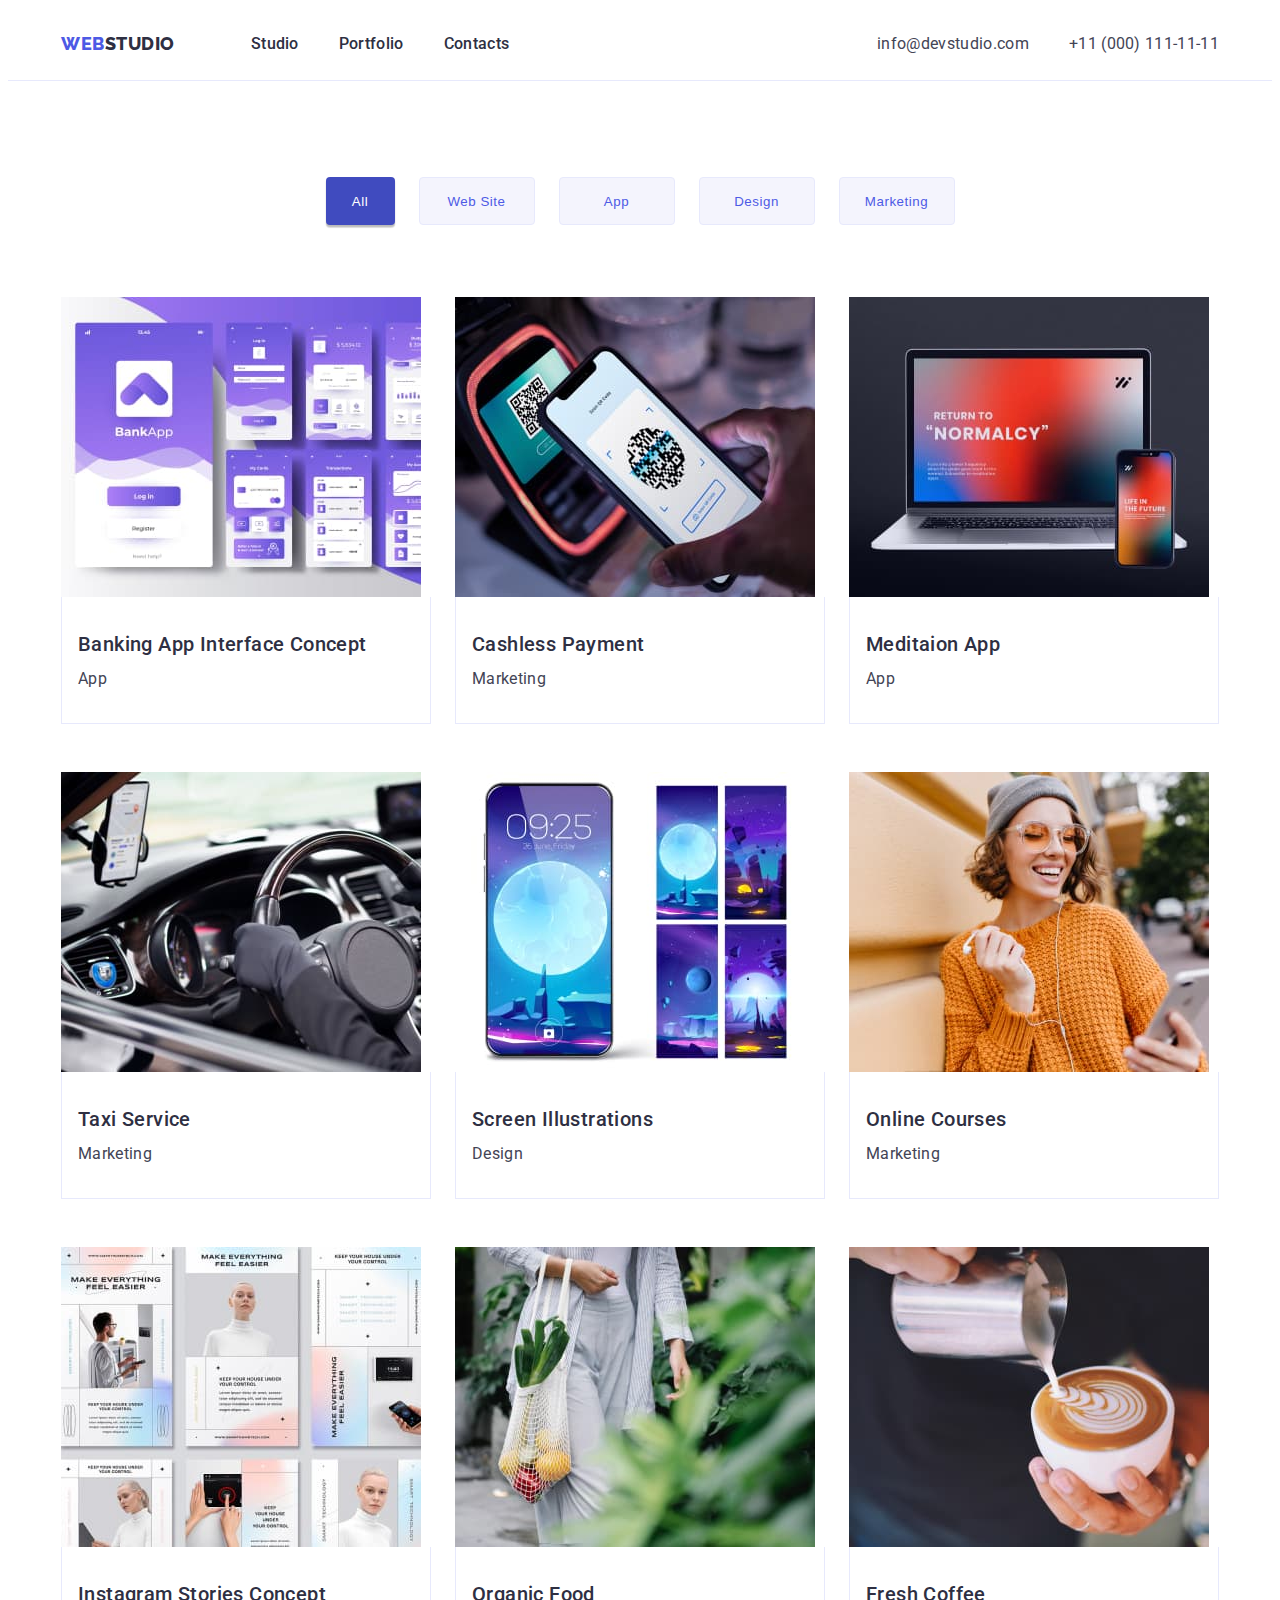
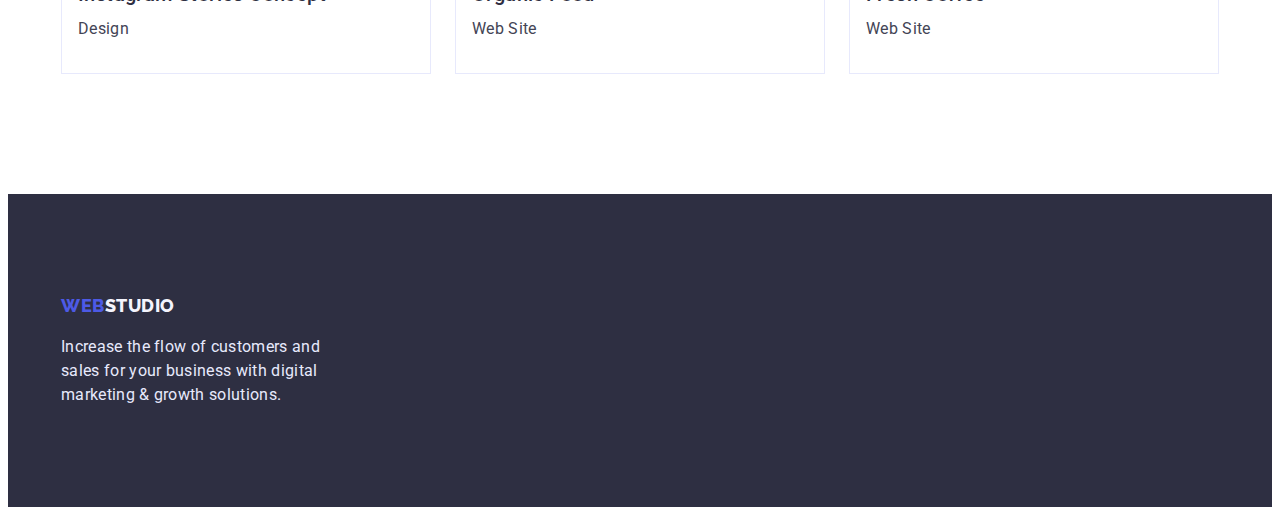
==== commit e725d6cd: "work on mistakes 2 hm3" ====
--- a/portfolio.html
+++ b/portfolio.html
@@ -79,7 +79,6 @@
               <button class="Portfolio-button" type="button">Marketing</button>
             </li>
           </ul>
-          <h2 hidden>projects</h2>
           <ul class="portfolio">
             <li class="portfolio-list">
               <img
--- a/css/styles.css
+++ b/css/styles.css
@@ -55,6 +55,7 @@
   border-bottom-width: 1px;
   border-bottom-style: solid;
   border-bottom-color: var(--accent);
+  padding: 24px 0;
 }
 
 .logo {
@@ -75,7 +76,6 @@
 .header-container {
   display: flex;
   align-items: center;
-  padding: 24px 0;
 }
 .header-nav {
   display: flex;
@@ -178,6 +178,9 @@
 }
 
 /* секція 2 */
+.visually-hidden {
+  display: none;
+}
 
 .description {
   display: flex;
@@ -190,8 +193,9 @@
   line-height: 1.2;
   letter-spacing: 0.02em;
   color: var(--dark);
+
+  margin-block-end: 0;
   margin-bottom: 8px;
-  margin-block-end: 0;
 }
 .description-list {
   list-style-type: none;
@@ -291,12 +295,13 @@
 
 .logo-footer {
   margin-bottom: 16px;
+  margin-right: 0;
 }
 
 /* Портфоліо */
 /* секція 1 */
 .portfolio-section {
-  padding-top: 0;
+  padding-top: 96px;
 }
 .portfolio-item {
   list-style-type: none;
@@ -305,7 +310,7 @@
   display: flex;
   gap: 24px;
   justify-content: center;
-  margin-top: 96px;
+  /* margin-top: 96px; */
   margin-bottom: 72px;
 }
 
@@ -357,21 +362,19 @@
   column-gap: 24px;
   row-gap: 48px;
   flex-wrap: wrap;
-  border-top: 1px solid transparent;
 }
 .portfolio-list {
   list-style-type: none;
-  border-bottom-width: 1px;
-  border-bottom-style: solid;
-  border-bottom-color: var(--accent);
+
   flex-basis: calc((100% - 48px) / 3);
 }
 
 .portfolio-text {
-  margin-left: 16px;
-  margin-top: 32px;
-  margin-bottom: 32px;
-  
+  padding-left: 16px;
+  padding-top: 32px;
+  padding-bottom: 32px;
+  border: 1px solid var(--accent);
+  border-top: 0;
 }
 .caption-portfolio {
   font-weight: 500;
